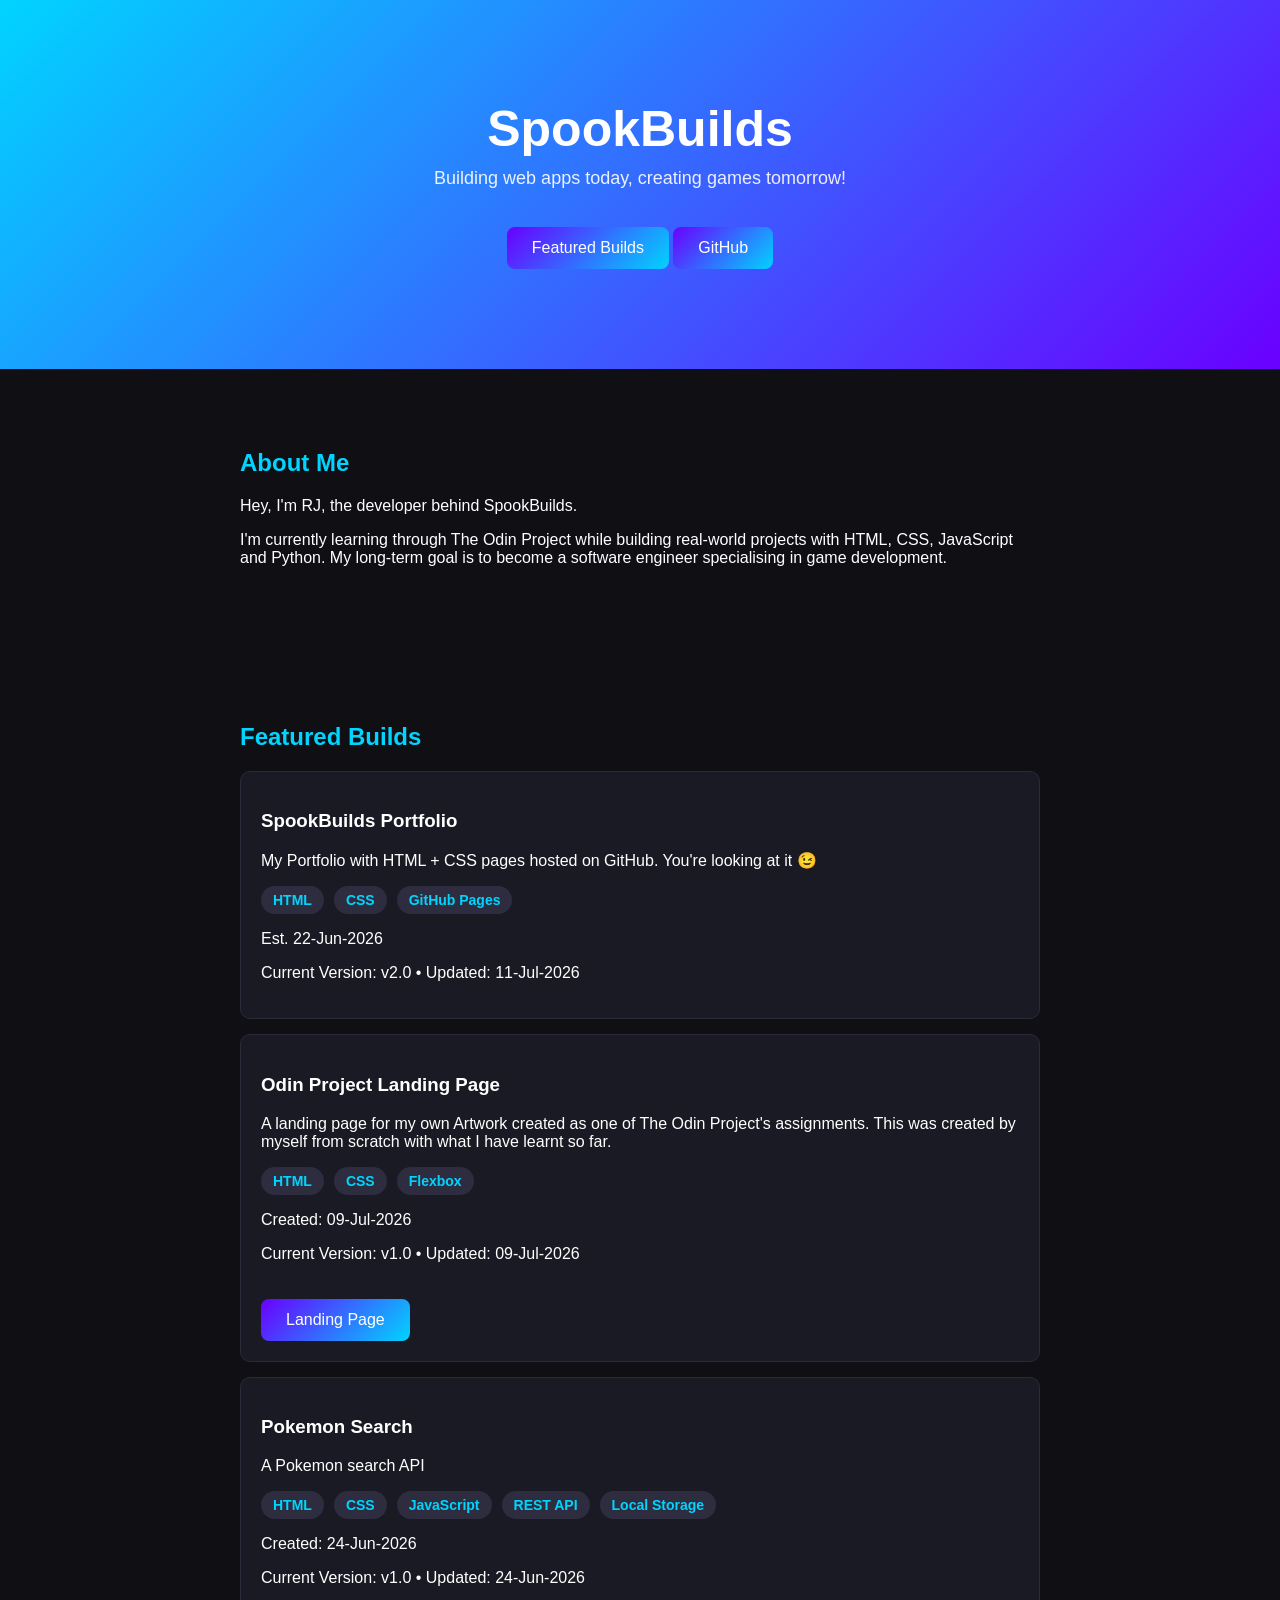
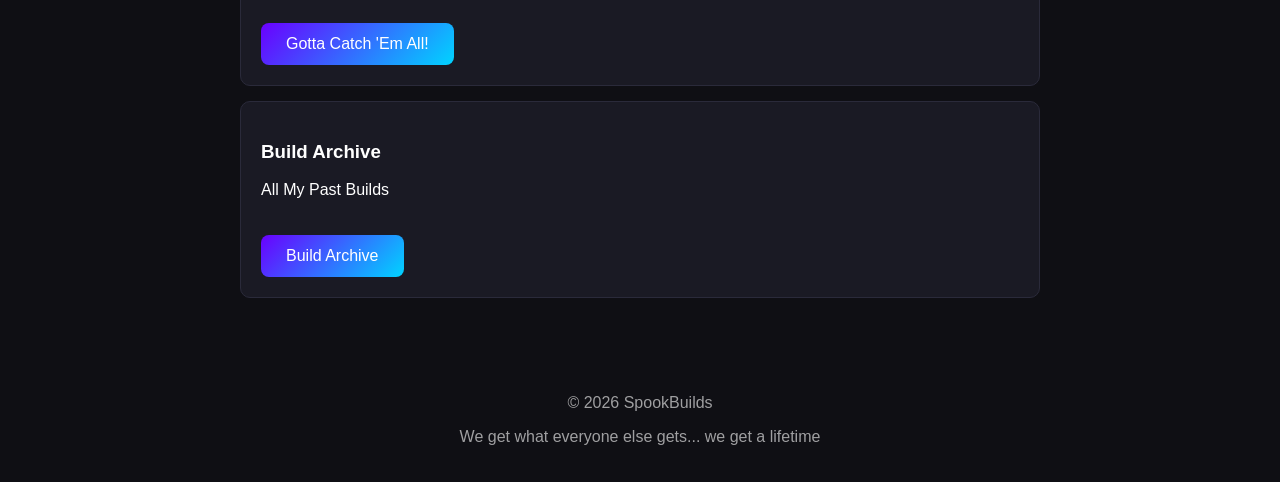
==== index.html @ 3841a1d9 "Added badges to cards the badges are for what I used in each build, example html, css etc" ====
<!DOCTYPE html>
<html lang="en">
<head>
  <meta charset="UTF-8">
  <meta name="viewport" content="width=device-width, initial-scale=1.0">
  <title>SpookBuilds</title>
  <link rel="stylesheet" href="style.css">
</head>

<body>

  <header class="hero">
    <h1>SpookBuilds</h1>
    <p>Building web apps today, creating games tomorrow!</p>
    <a href="#projects" class="btn">Featured Builds</a>
    <a href="https://github.com/spookbuilds" class="btn" target="_blank" rel="noopener noreferrer">GitHub</a>
  </header>

  <section class="about">
    <h2>About Me</h2>
    <p>
      Hey, I'm RJ, the developer behind SpookBuilds.</p>
    <p>I'm currently learning through The Odin Project while building real-world projects with HTML, 
      CSS, JavaScript and Python. My long-term goal is to become a software engineer specialising 
      in game development.</p>
  </section>

  <section id="projects" class="projects">
    <h2>Featured Builds</h2>

    <div class="card">
      <h3>SpookBuilds Portfolio</h3>
      <p>My Portfolio with HTML + CSS pages hosted on GitHub. You're looking at it 😉 </p>
      <div class="tech-stack">
       <span class="tech">HTML</span>
        <span class="tech">CSS</span>
        <span class="tech">GitHub Pages</span>
      </div>
        <p>Est. 22-Jun-2026</p>
      <p>Current Version: v2.0 • Updated: 11-Jul-2026</p>
    </div>

    <div class="card">
  <h3>Odin Project Landing Page</h3>
  <p>A landing page for my own Artwork created as one of The Odin Project's assignments. This was created by 
    myself from scratch with what I have learnt so far.</p>
      <div class="tech-stack">
        <span class="tech">HTML</span>
        <span class="tech">CSS</span>
        <span class="tech">Flexbox</span>
      </div>
    <p>Created: 09-Jul-2026</p>
      <p>Current Version: v1.0 • Updated: 09-Jul-2026</p>
  <a href="https://spookbuilds.github.io/landing-page/" class="btn" target="_blank" 
  rel="noopener noreferrer">Landing Page</a>
</div>

    <div class="card">
  <h3>Pokemon Search</h3>
  <p>A Pokemon search API</p>
       <div class="tech-stack">
          <span class="tech">HTML</span>
          <span class="tech">CSS</span>
         <span class="tech">JavaScript</span>
          <span class="tech">REST API</span>
         <span class="tech">Local Storage</span>
        </div>
    <p>Created: 24-Jun-2026</p>
      <p>Current Version: v1.0 • Updated: 24-Jun-2026</p>
  <a href="https://spookbuilds.github.io/pokemon-pokedex/" class="btn" target="_blank" 
  rel="noopener noreferrer">Gotta Catch 'Em All!</a>
</div>

    <div class="card">
  <h3>Build Archive</h3>
  <p>All My Past Builds</p>
  <a href="./build-archive.html" class="btn">Build Archive</a>
</div>

  </section>

  <footer>
    <p>© 2026 SpookBuilds</p>
    <p>We get what everyone else gets... we get a lifetime</p>
  </footer>

</body>
</html>
---- style.css ----
body {
  margin: 0;
  font-family: Arial, sans-serif;
  background: #0f0f14;
  color: white;
}

/* HERO SECTION */
.hero {
  text-align: center;
  padding: 100px 20px;
  background: linear-gradient(135deg, #00d4ff, #6a00ff);
}

.hero h1 {
  font-size: 50px;
  margin: 0;
}

.hero p {
  font-size: 18px;
  margin-top: 10px;
  opacity: 0.9;
}

/* BUTTON */
.btn {
  display: inline-block;
  margin-top: 20px;
  padding: 12px 25px;
  background: linear-gradient(135deg, #6a00ff, #00d4ff);
  color: white;
  text-decoration: none;
  border-radius: 8px;
  transition: 0.3s;
}

.btn:hover {
  transform: scale(1.05);
}

/* SECTIONS */
.about, .projects, .archive {
  padding: 60px 20px;
  max-width: 800px;
  margin: auto;
}

h2 {
  color: #00d4ff;
}

/* PROJECT CARDS */
.card {
  background: #1a1a24;
  padding: 20px;
  margin-top: 15px;
  border-radius: 10px;
  border: 1px solid #2a2a3a;
}

/* FOOTER */
footer {
  text-align: center;
  padding: 20px;
  opacity: 0.6;
}

.tech-stack {
    display: flex;
    gap: 10px;
    flex-wrap: wrap;
    margin: 15px 0;
}

.tech {
    background-color: #2d2d3f;
    color: #00d4ff;
    padding: 6px 12px;
    border-radius: 50px;
    font-size: 14px;
    font-weight: bold;
}

.tech:hover {
    background-color: #00d4ff;
    color: black;
}
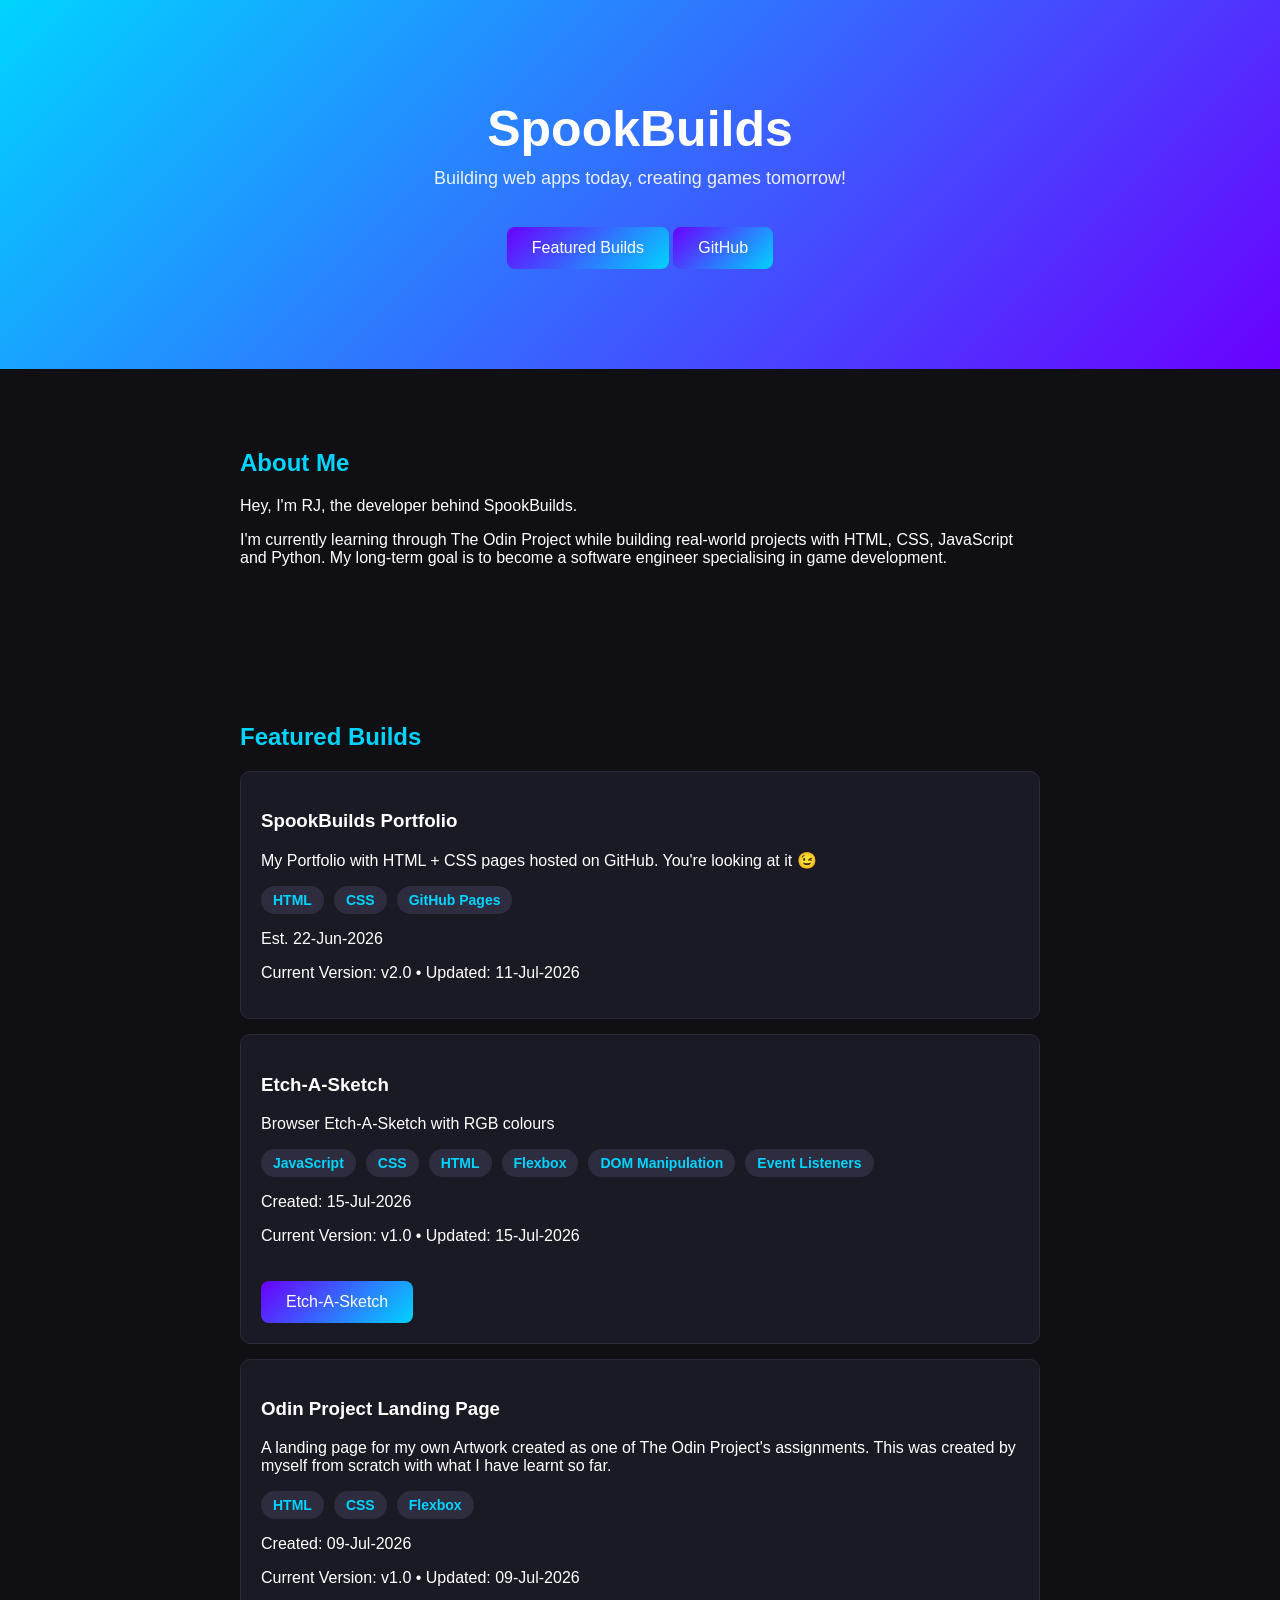
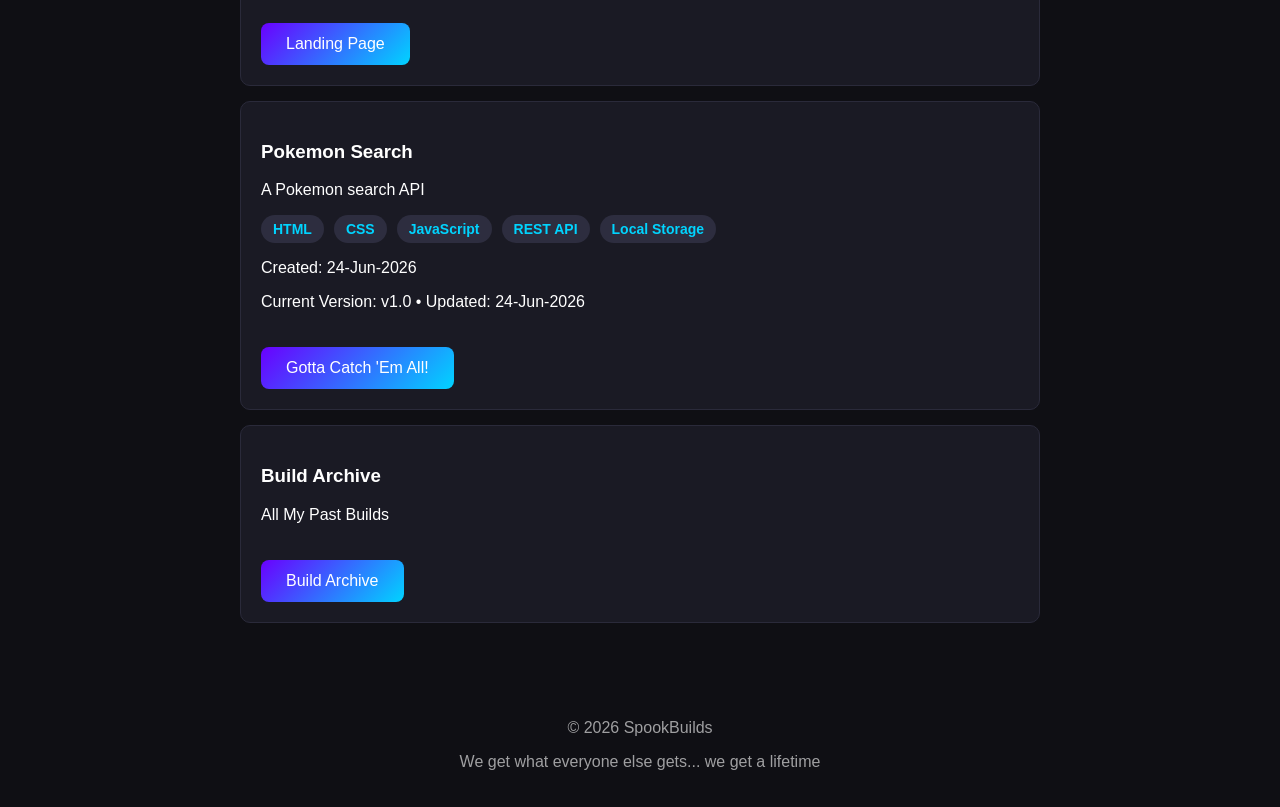
==== commit 3508f1e6: "Added etch a sketch card with badges" ====
--- a/index.html
+++ b/index.html
@@ -13,15 +13,17 @@
     <h1>SpookBuilds</h1>
     <p>Building web apps today, creating games tomorrow!</p>
     <a href="#projects" class="btn">Featured Builds</a>
-    <a href="https://github.com/spookbuilds" class="btn" target="_blank" rel="noopener noreferrer">GitHub</a>
+    <a href="https://github.com/spookbuilds" class="btn" target="_blank"
+     rel="noopener noreferrer">GitHub</a>
   </header>
 
   <section class="about">
     <h2>About Me</h2>
     <p>
       Hey, I'm RJ, the developer behind SpookBuilds.</p>
-    <p>I'm currently learning through The Odin Project while building real-world projects with HTML, 
-      CSS, JavaScript and Python. My long-term goal is to become a software engineer specialising 
+    <p>I'm currently learning through The Odin Project while building 
+      real-world projects with HTML, CSS, JavaScript and Python. 
+      My long-term goal is to become a software engineer specialising 
       in game development.</p>
   </section>
 
@@ -30,9 +32,10 @@
 
     <div class="card">
       <h3>SpookBuilds Portfolio</h3>
-      <p>My Portfolio with HTML + CSS pages hosted on GitHub. You're looking at it 😉 </p>
+      <p>My Portfolio with HTML + CSS pages hosted on GitHub. You're 
+        looking at it 😉 </p>
       <div class="tech-stack">
-       <span class="tech">HTML</span>
+        <span class="tech">HTML</span>
         <span class="tech">CSS</span>
         <span class="tech">GitHub Pages</span>
       </div>
@@ -41,8 +44,27 @@
     </div>
 
     <div class="card">
+      <h3>Etch-A-Sketch</h3>
+      <p>Browser Etch-A-Sketch with RGB colours</p>
+     <div class="tech-stack">
+        <span class="tech">JavaScript</span>
+        <span class="tech">CSS</span>
+        <span class="tech">HTML</span>
+        <span class="tech">Flexbox</span>
+        <span class="tech">DOM Manipulation</span>
+        <span class="tech">Event Listeners</span>
+      </div>
+    <p>Created: 15-Jul-2026</p>
+    <p>Current Version: v1.0 • Updated: 15-Jul-2026</p>
+  <a href="https://spookbuilds.github.io/etch-a-sketch/" 
+  class="btn" target="_blank" rel="noopener noreferrer">
+  Etch-A-Sketch</a>
+</div>  
+
+    <div class="card">
   <h3>Odin Project Landing Page</h3>
-  <p>A landing page for my own Artwork created as one of The Odin Project's assignments. This was created by 
+  <p>A landing page for my own Artwork created as one of The Odin 
+    Project's assignments. This was created by 
     myself from scratch with what I have learnt so far.</p>
       <div class="tech-stack">
         <span class="tech">HTML</span>
@@ -51,7 +73,8 @@
       </div>
     <p>Created: 09-Jul-2026</p>
       <p>Current Version: v1.0 • Updated: 09-Jul-2026</p>
-  <a href="https://spookbuilds.github.io/landing-page/" class="btn" target="_blank" 
+  <a href="https://spookbuilds.github.io/landing-page/" class="btn" 
+  target="_blank" 
   rel="noopener noreferrer">Landing Page</a>
 </div>
 
@@ -61,13 +84,14 @@
        <div class="tech-stack">
           <span class="tech">HTML</span>
           <span class="tech">CSS</span>
-         <span class="tech">JavaScript</span>
+          <span class="tech">JavaScript</span>
           <span class="tech">REST API</span>
-         <span class="tech">Local Storage</span>
+          <span class="tech">Local Storage</span>
         </div>
     <p>Created: 24-Jun-2026</p>
       <p>Current Version: v1.0 • Updated: 24-Jun-2026</p>
-  <a href="https://spookbuilds.github.io/pokemon-pokedex/" class="btn" target="_blank" 
+  <a href="https://spookbuilds.github.io/pokemon-pokedex/" class="btn" 
+  target="_blank" 
   rel="noopener noreferrer">Gotta Catch 'Em All!</a>
 </div>
 
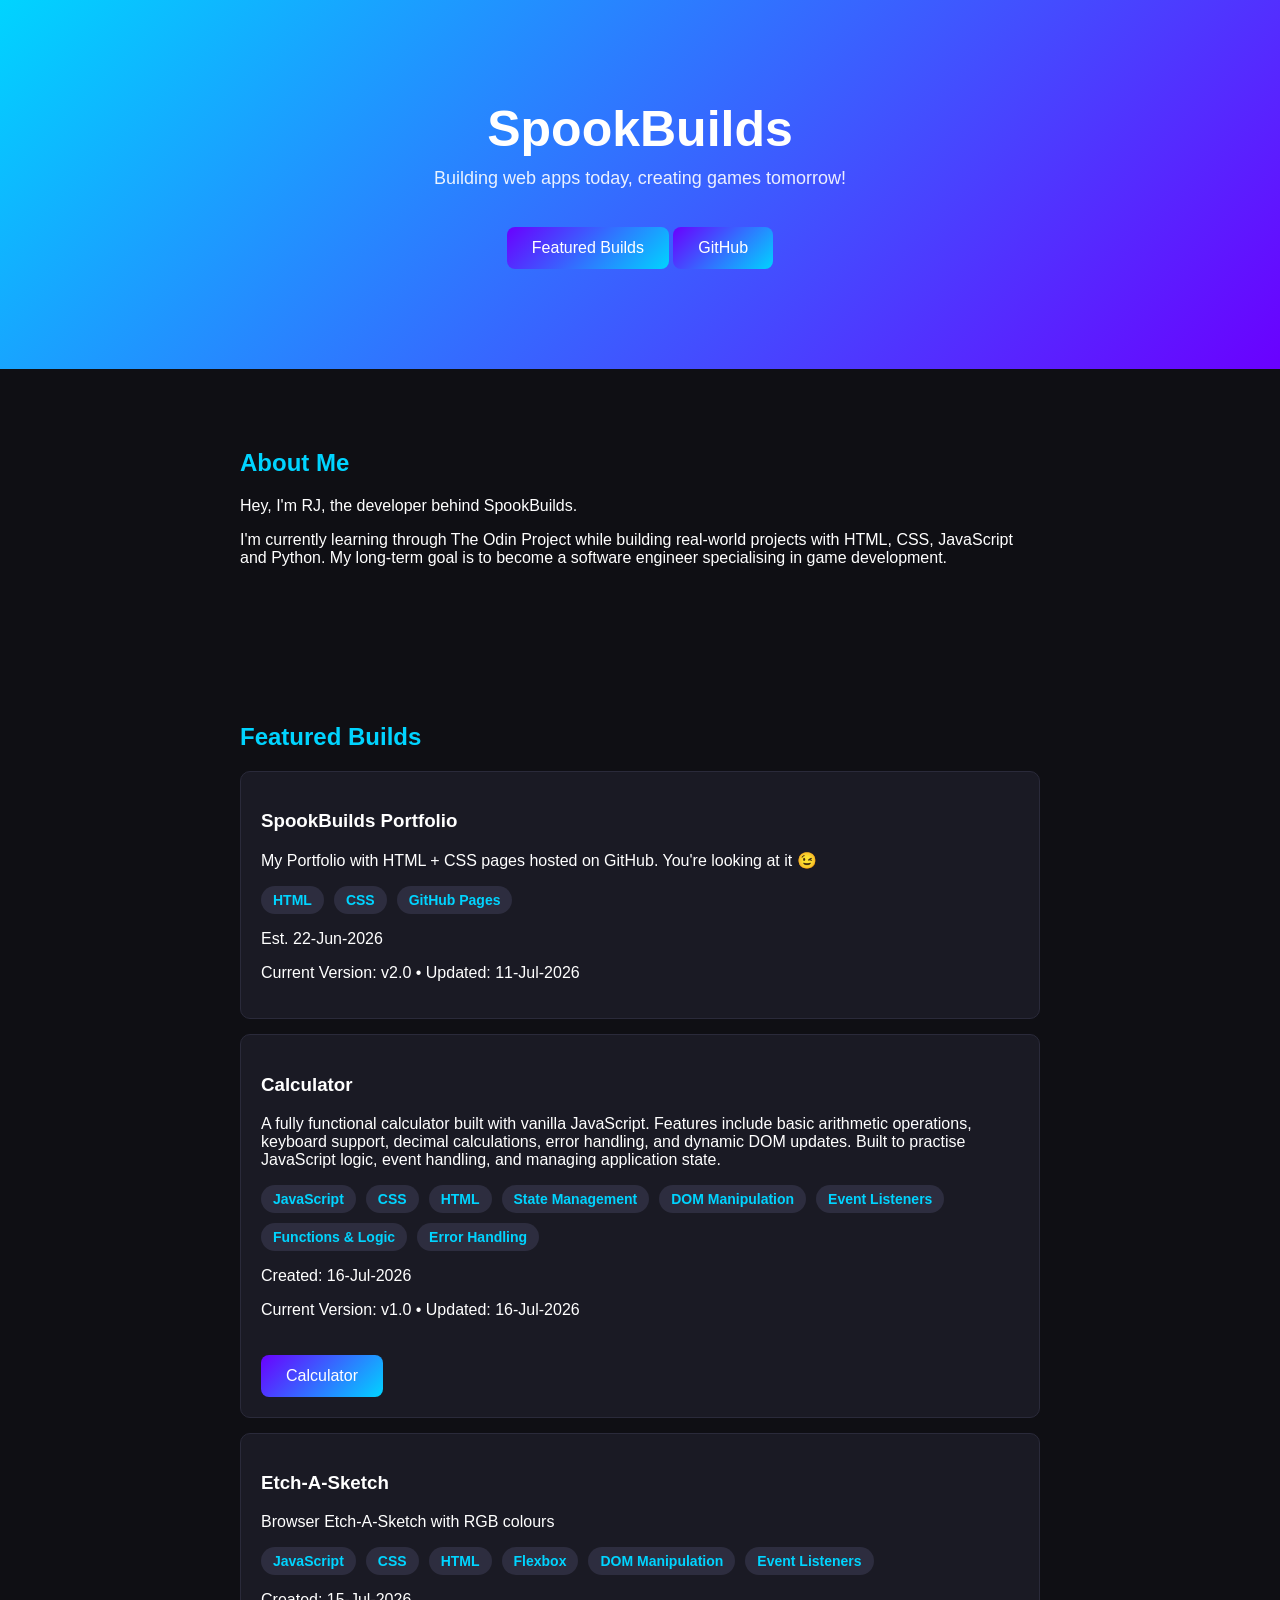
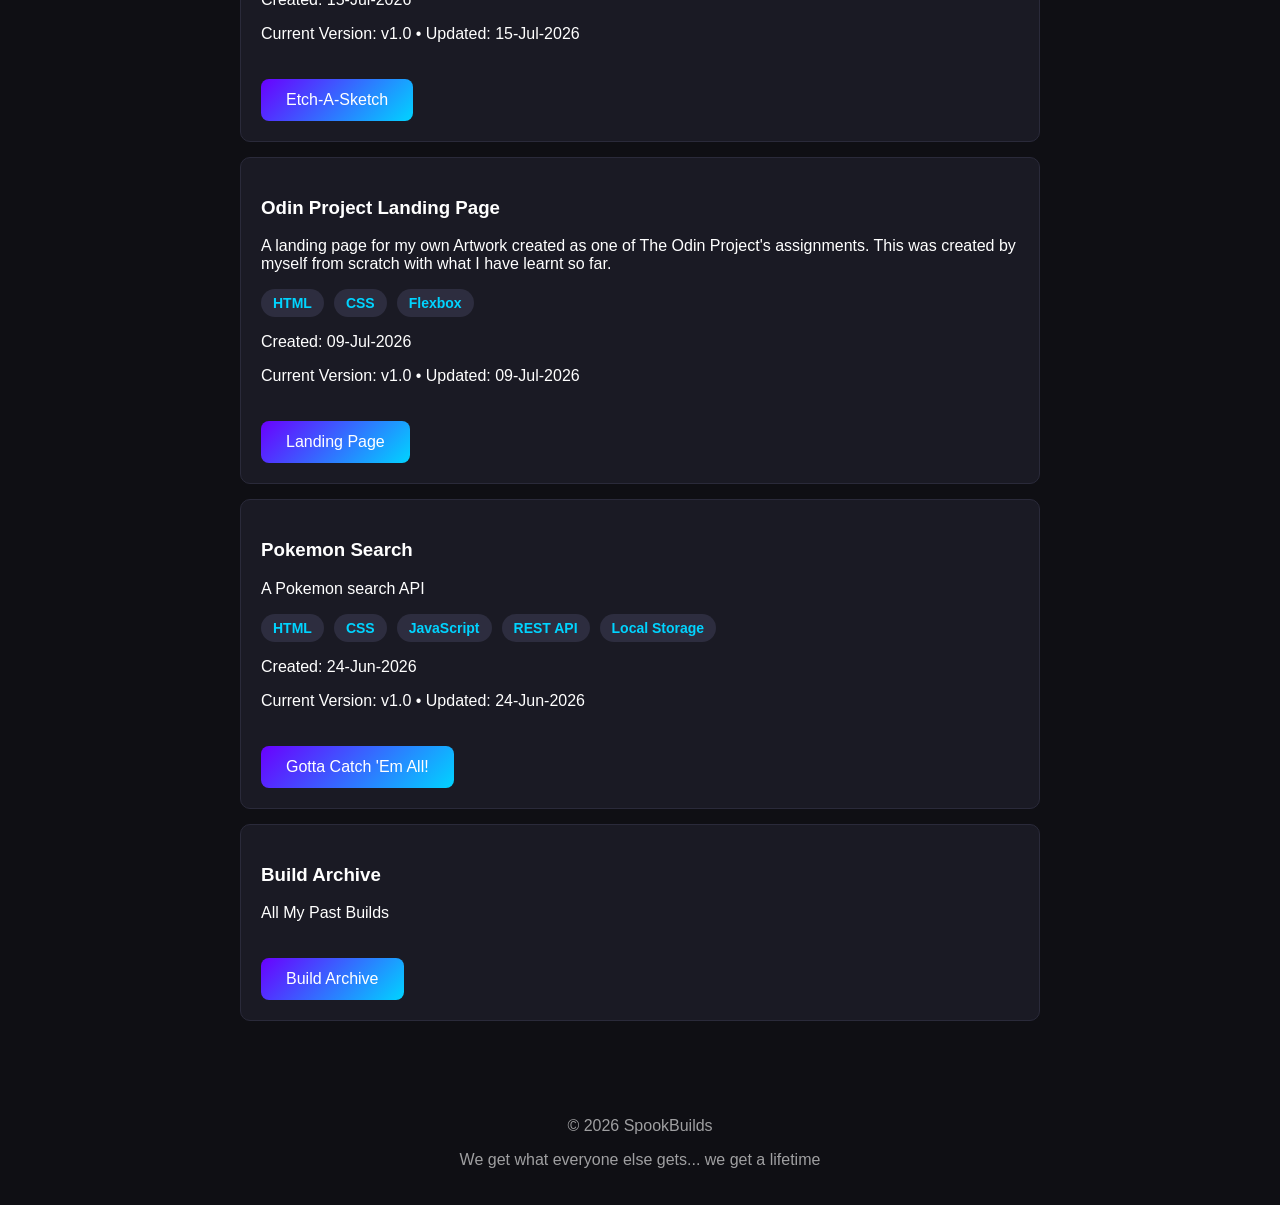
==== commit ccc58a72: "Added Calculator project cards" ====
--- a/index.html
+++ b/index.html
@@ -42,6 +42,29 @@
         <p>Est. 22-Jun-2026</p>
       <p>Current Version: v2.0 • Updated: 11-Jul-2026</p>
     </div>
+
+    <div class="card">
+  <h3>Calculator</h3>
+  <p>A fully functional calculator built with vanilla JavaScript. 
+    Features include basic arithmetic operations, keyboard support, decimal 
+    calculations, error handling, and dynamic DOM updates. Built to practise 
+    JavaScript logic, event handling, and managing application state.</p>
+     <div class="tech-stack">
+        <span class="tech">JavaScript</span>
+        <span class="tech">CSS</span>
+        <span class="tech">HTML</span>
+        <span class="tech">State Management</span>
+        <span class="tech">DOM Manipulation</span>
+        <span class="tech">Event Listeners</span>
+        <span class="tech">Functions & Logic</span>
+        <span class="tech">Error Handling</span>
+      </div>
+    <p>Created: 16-Jul-2026</p>
+    <p>Current Version: v1.0 • Updated: 16-Jul-2026</p>
+  <a href="https://spookbuilds.github.io/calculator/" 
+  class="btn" target="_blank" rel="noopener noreferrer">
+  Calculator</a>
+</div>  
 
     <div class="card">
       <h3>Etch-A-Sketch</h3>
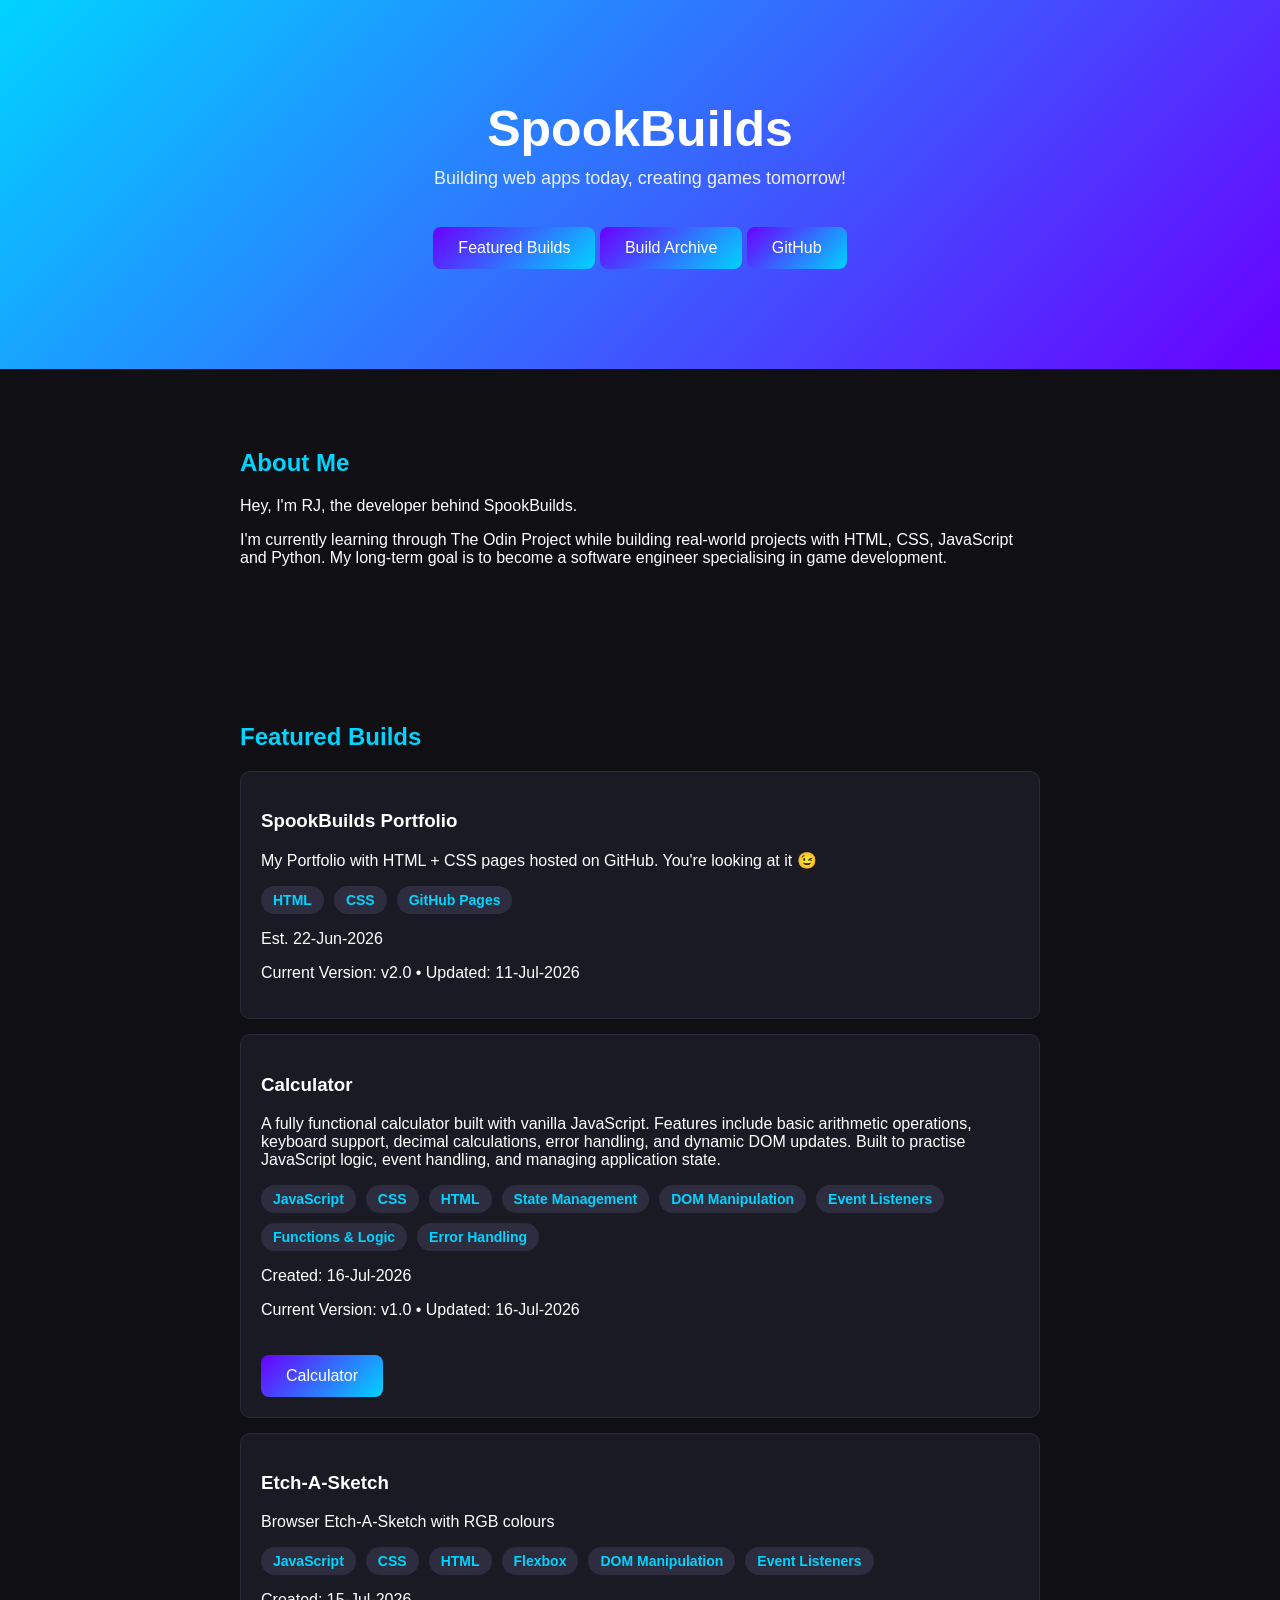
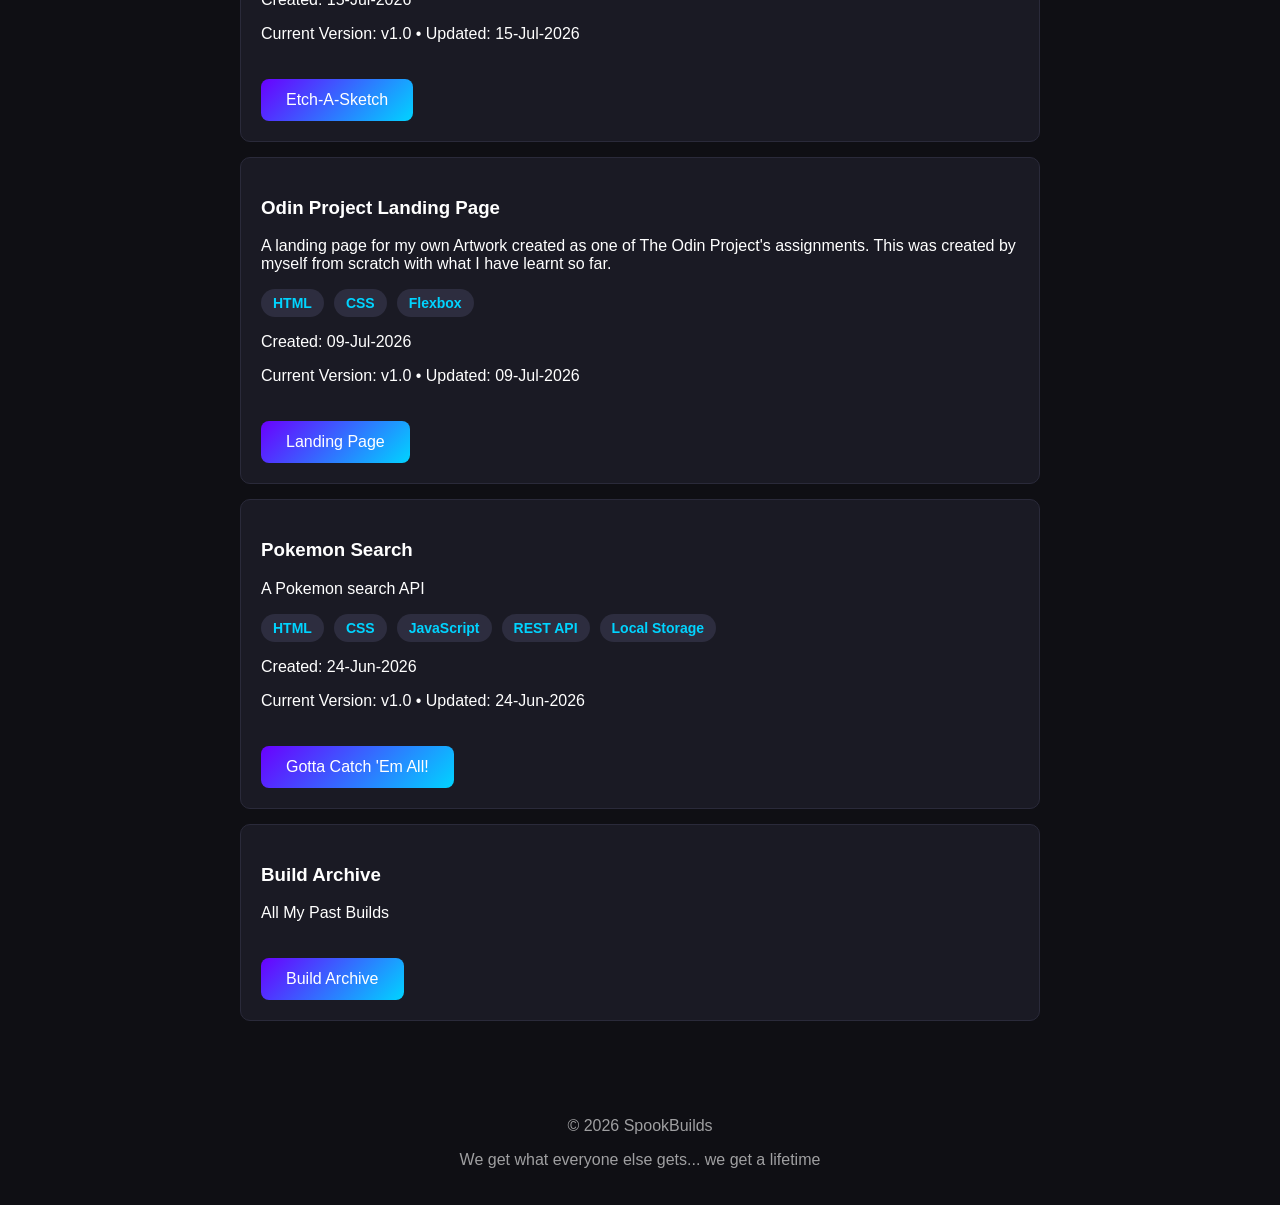
==== commit 3a7e151d: "Added build archive button to top of home page added the build archive button to the top of the home" ====
--- a/index.html
+++ b/index.html
@@ -13,6 +13,7 @@
     <h1>SpookBuilds</h1>
     <p>Building web apps today, creating games tomorrow!</p>
     <a href="#projects" class="btn">Featured Builds</a>
+    <a href="./build-archive.html" class="btn">Build Archive</a>
     <a href="https://github.com/spookbuilds" class="btn" target="_blank"
      rel="noopener noreferrer">GitHub</a>
   </header>
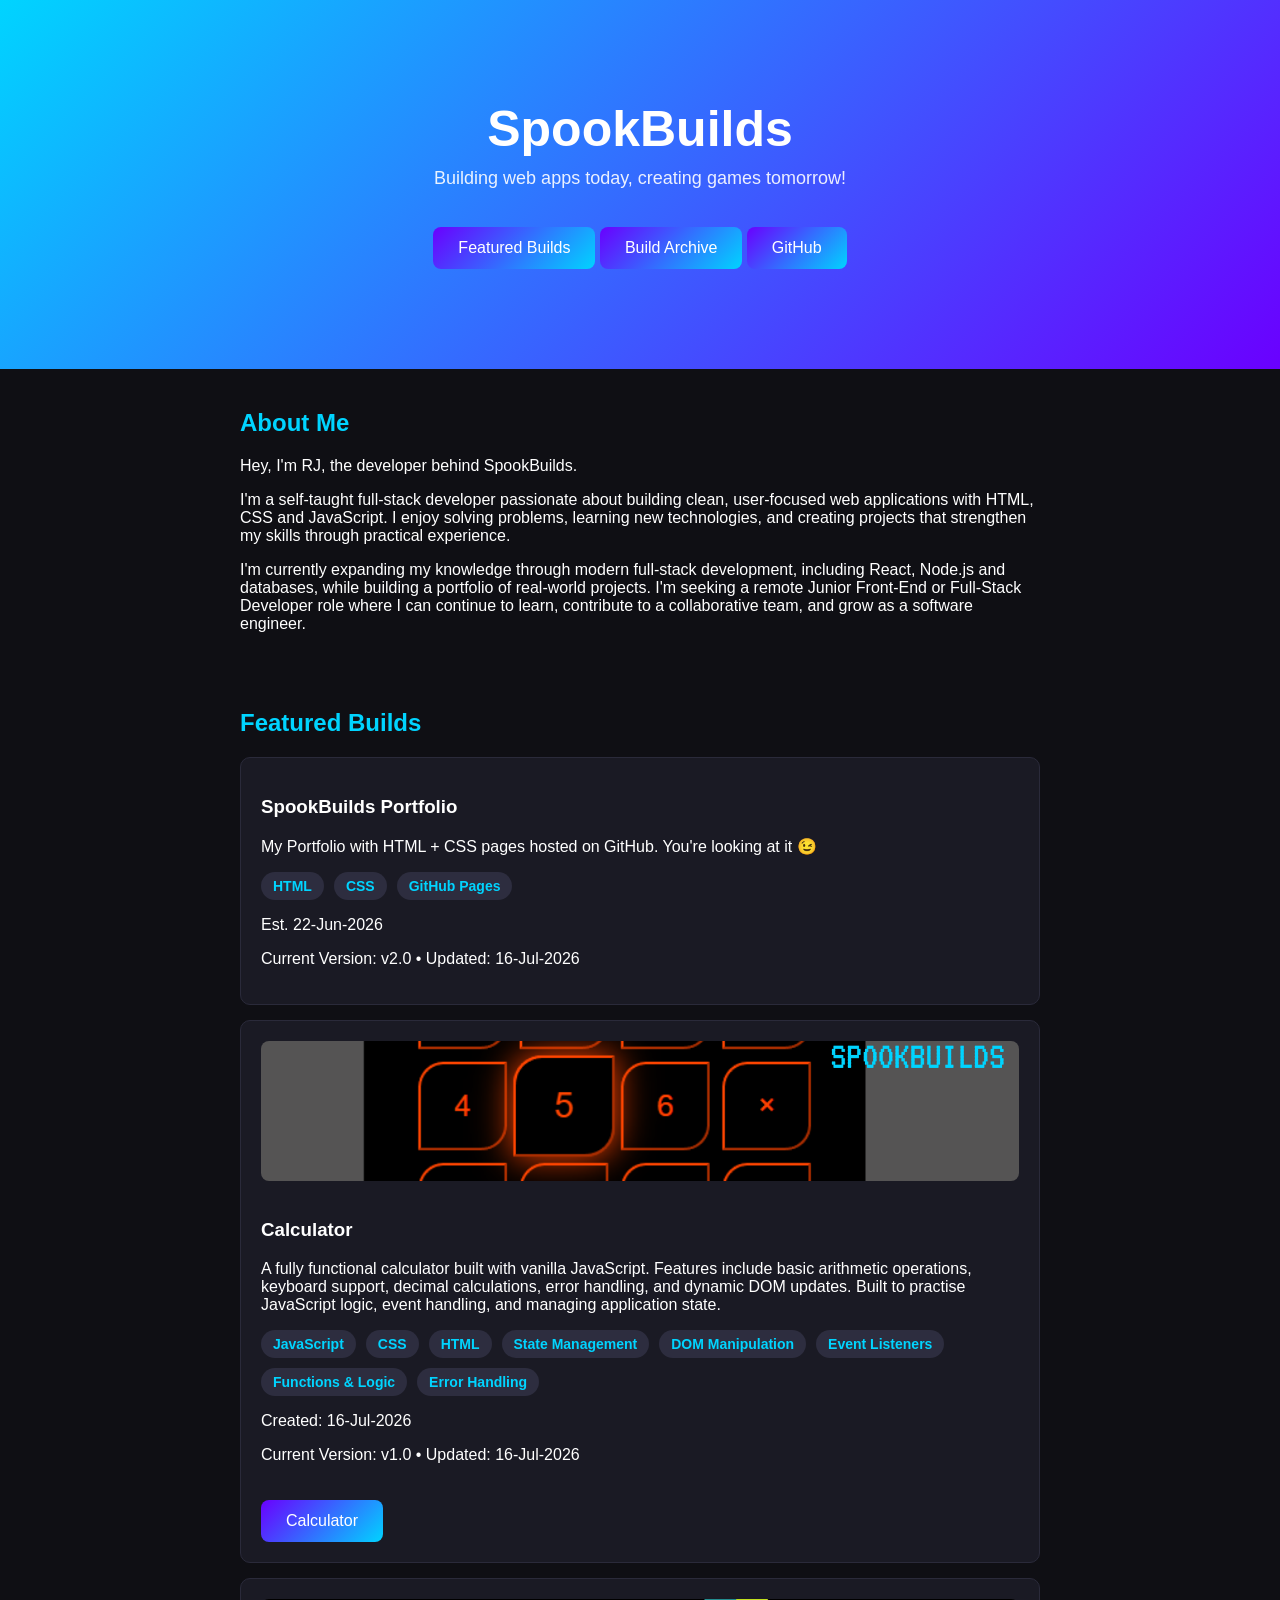
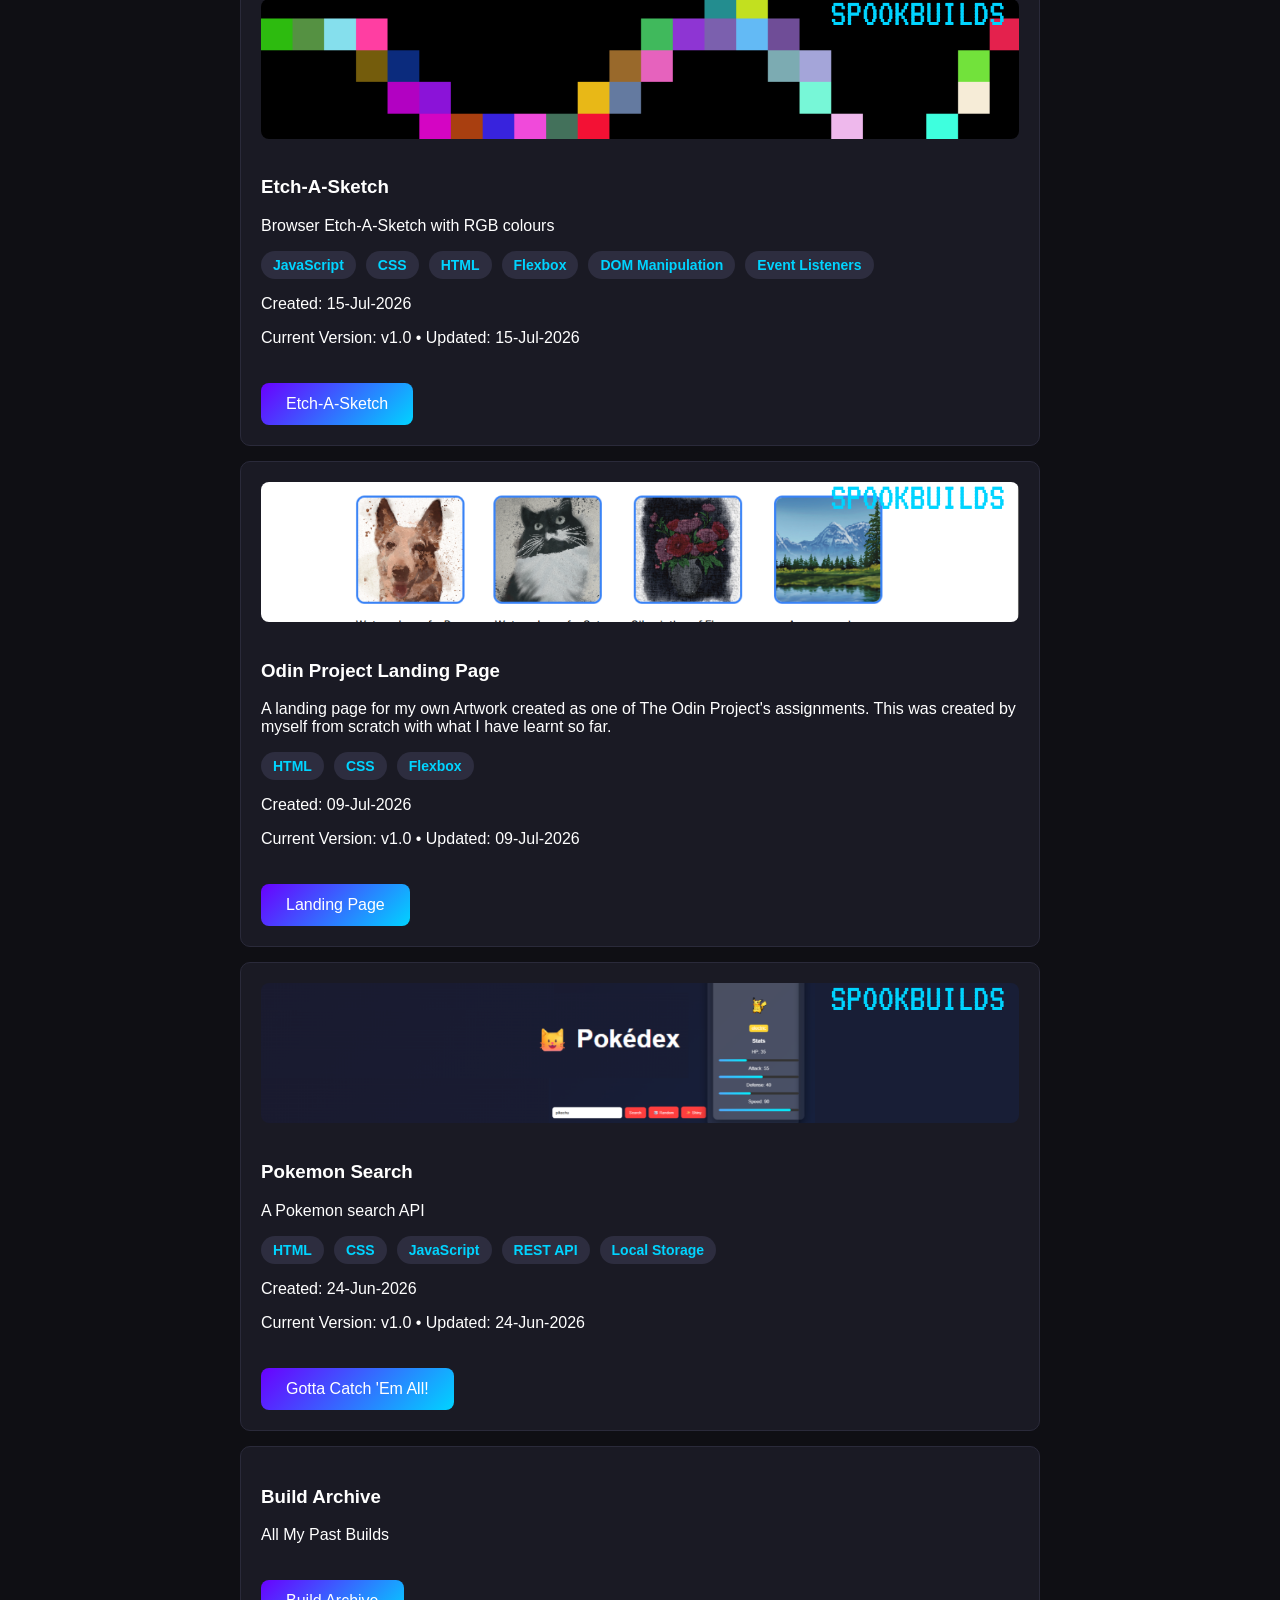
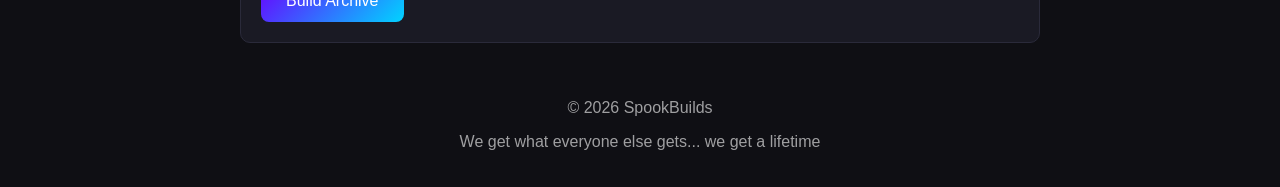
==== commit 241a3c05: "Added images to cards / updated about me I have added iamges to all cards to show each of the pages " ====
--- a/index.html
+++ b/index.html
@@ -22,10 +22,15 @@
     <h2>About Me</h2>
     <p>
       Hey, I'm RJ, the developer behind SpookBuilds.</p>
-    <p>I'm currently learning through The Odin Project while building 
-      real-world projects with HTML, CSS, JavaScript and Python. 
-      My long-term goal is to become a software engineer specialising 
-      in game development.</p>
+    <p>I'm a self-taught full-stack developer passionate about building clean, 
+      user-focused web applications with HTML, CSS and JavaScript. I enjoy 
+      solving problems, learning new technologies, and creating projects that 
+      strengthen my skills through practical experience.</p>
+    <p>I'm currently expanding my knowledge through modern full-stack 
+      development, including React, Node.js and databases, while building a 
+      portfolio of real-world projects. I'm seeking a remote Junior Front-End 
+      or Full-Stack Developer role where I can continue to learn, contribute 
+      to a collaborative team, and grow as a software engineer.</p>
   </section>
 
   <section id="projects" class="projects">
@@ -41,12 +46,13 @@
         <span class="tech">GitHub Pages</span>
       </div>
         <p>Est. 22-Jun-2026</p>
-      <p>Current Version: v2.0 • Updated: 11-Jul-2026</p>
+      <p>Current Version: v2.0 • Updated: 16-Jul-2026</p>
     </div>
 
     <div class="card">
-  <h3>Calculator</h3>
-  <p>A fully functional calculator built with vanilla JavaScript. 
+    <img src="./images/calculator.png" class="project-image">
+    <h3>Calculator</h3>
+    <p>A fully functional calculator built with vanilla JavaScript. 
     Features include basic arithmetic operations, keyboard support, decimal 
     calculations, error handling, and dynamic DOM updates. Built to practise 
     JavaScript logic, event handling, and managing application state.</p>
@@ -68,6 +74,7 @@
 </div>  
 
     <div class="card">
+      <img src="./images/etch-a-sketch.png" class="project-image">
       <h3>Etch-A-Sketch</h3>
       <p>Browser Etch-A-Sketch with RGB colours</p>
      <div class="tech-stack">
@@ -86,8 +93,9 @@
 </div>  
 
     <div class="card">
-  <h3>Odin Project Landing Page</h3>
-  <p>A landing page for my own Artwork created as one of The Odin 
+    <img src="./images/landing-page.png" class="project-image">
+    <h3>Odin Project Landing Page</h3>
+    <p>A landing page for my own Artwork created as one of The Odin 
     Project's assignments. This was created by 
     myself from scratch with what I have learnt so far.</p>
       <div class="tech-stack">
@@ -103,8 +111,9 @@
 </div>
 
     <div class="card">
-  <h3>Pokemon Search</h3>
-  <p>A Pokemon search API</p>
+    <img src="./images/pokemon-tracker.png" class="project-image">
+    <h3>Pokemon Search</h3>
+    <p>A Pokemon search API</p>
        <div class="tech-stack">
           <span class="tech">HTML</span>
           <span class="tech">CSS</span>
--- a/style.css
+++ b/style.css
@@ -41,7 +41,7 @@
 
 /* SECTIONS */
 .about, .projects, .archive {
-  padding: 60px 20px;
+  padding: 20px 20px;
   max-width: 800px;
   margin: auto;
 }
@@ -57,6 +57,20 @@
   margin-top: 15px;
   border-radius: 10px;
   border: 1px solid #2a2a3a;
+  overflow: hidden;
+}
+
+.project-image {
+    width: 100%;
+    height: 140px;
+    object-fit: cover;
+    border-radius: 8px;
+    margin-bottom: 15px;
+    transition: transform 0.3s ease;
+}
+
+.card:hover .project-image {
+    transform: scale(1.05);
 }
 
 /* FOOTER */
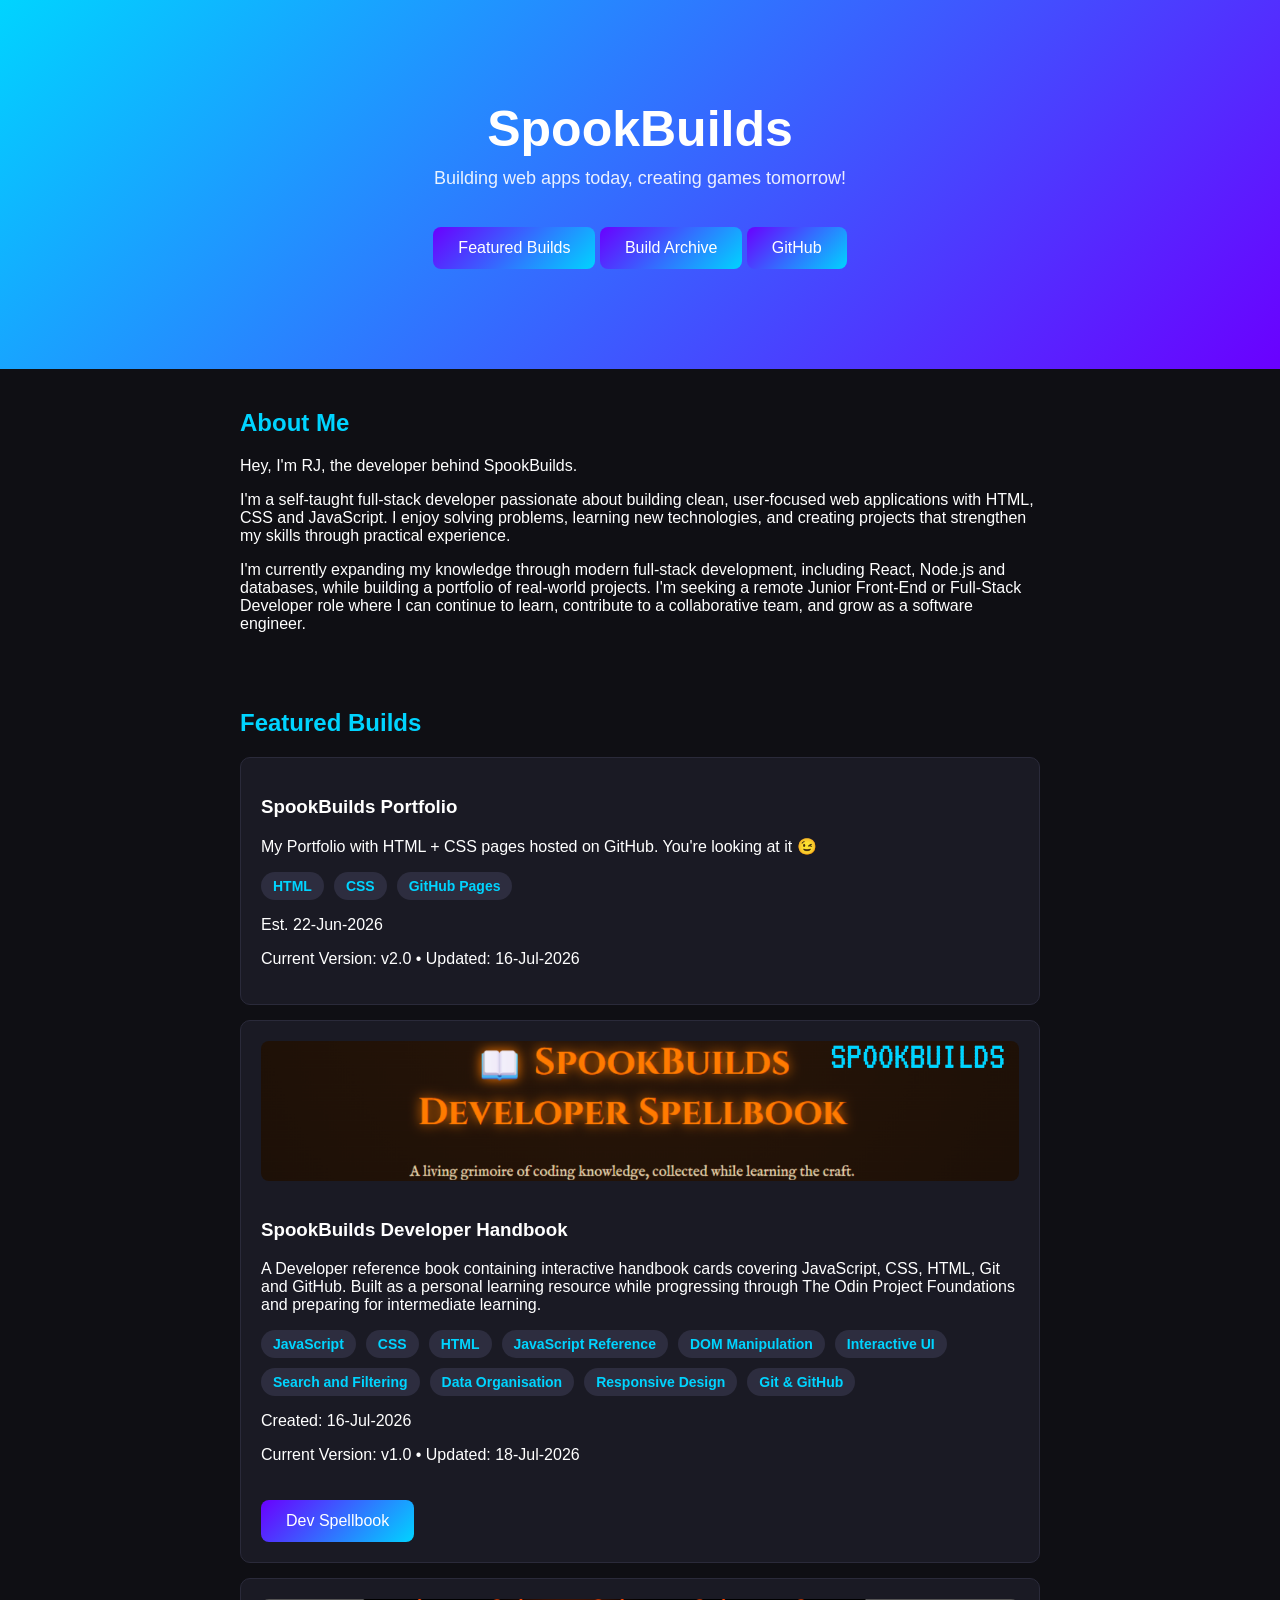
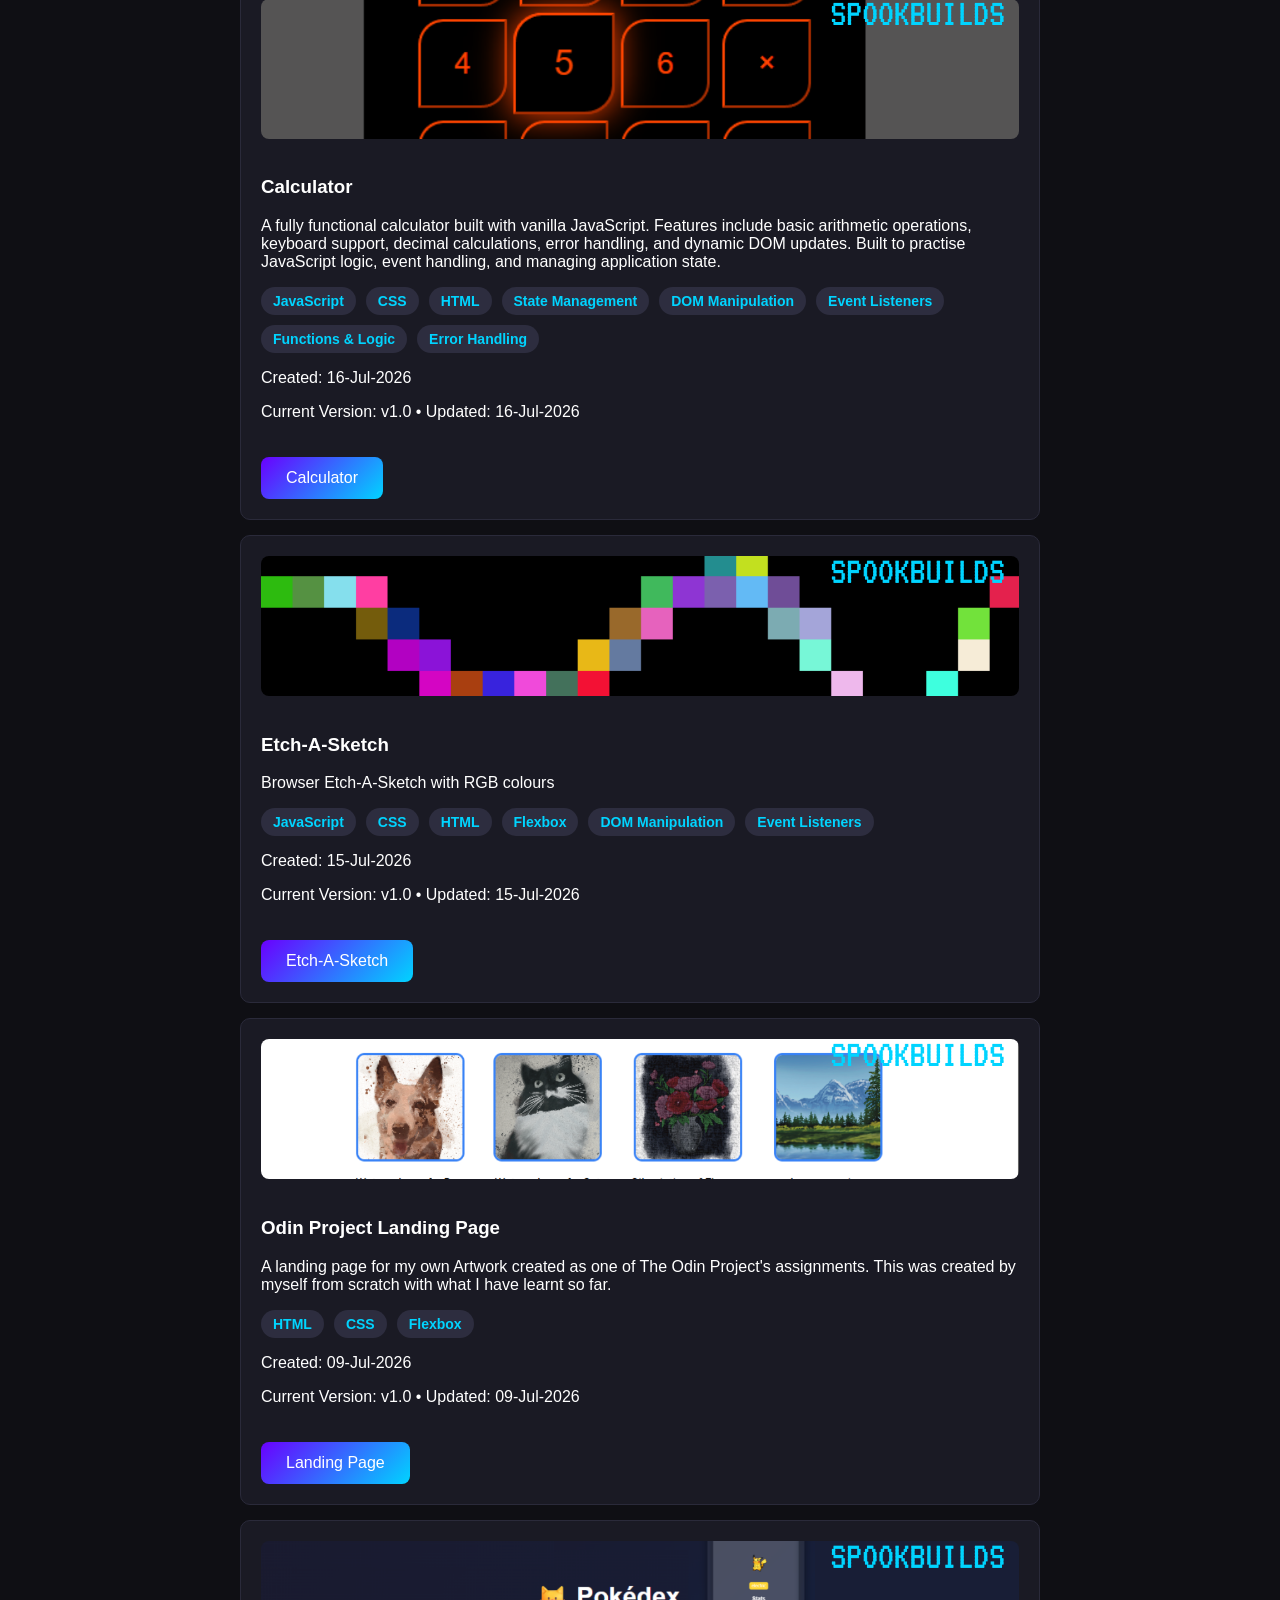
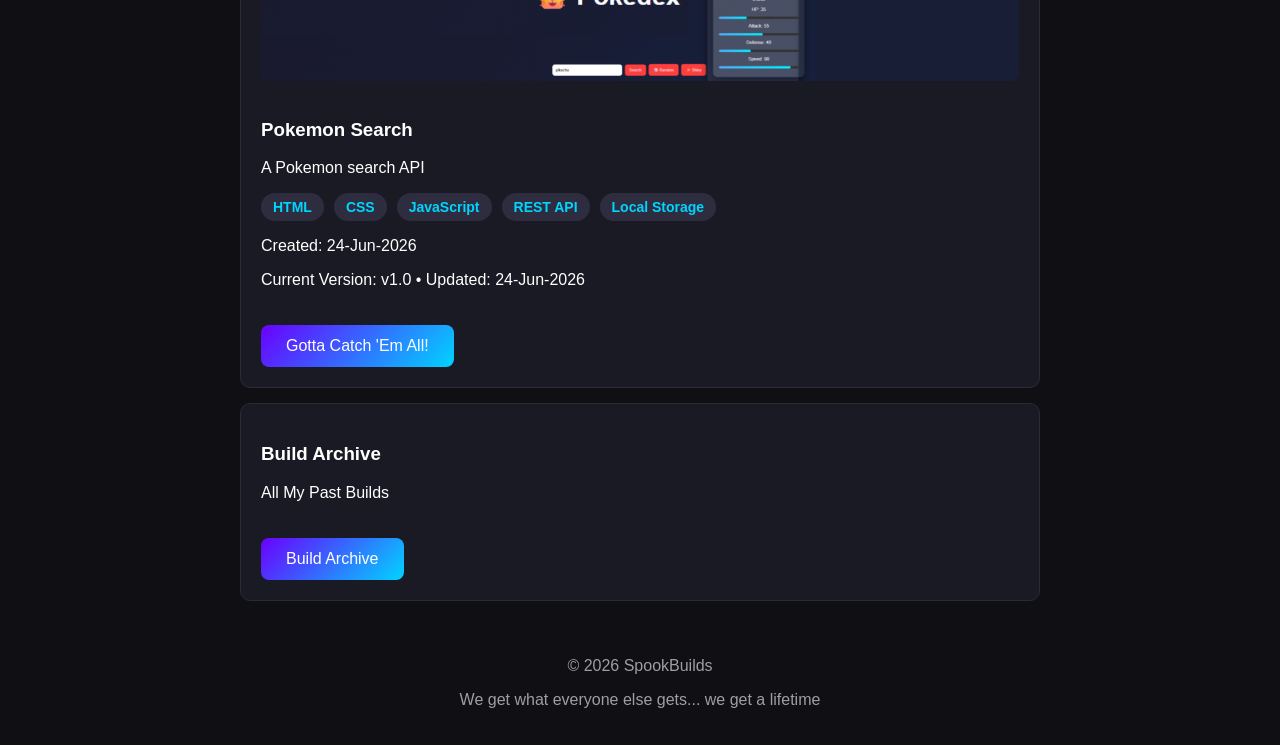
==== commit 22e99c01: "Added my dev handbook to cards" ====
--- a/index.html
+++ b/index.html
@@ -48,6 +48,32 @@
         <p>Est. 22-Jun-2026</p>
       <p>Current Version: v2.0 • Updated: 16-Jul-2026</p>
     </div>
+
+    <div class="card">
+    <img src="./images/dev-book.png" class="project-image">
+    <h3>SpookBuilds Developer Handbook</h3>
+    <p>A Developer reference book containing interactive handbook 
+    cards covering JavaScript, CSS, HTML, Git and GitHub. Built as a 
+    personal learning resource while progressing through The Odin Project 
+    Foundations and preparing for intermediate learning.</p>
+     <div class="tech-stack">
+        <span class="tech">JavaScript</span>
+        <span class="tech">CSS</span>
+        <span class="tech">HTML</span>
+        <span class="tech">JavaScript Reference</span>
+        <span class="tech">DOM Manipulation</span>
+        <span class="tech">Interactive UI</span>
+        <span class="tech">Search and Filtering</span>
+        <span class="tech">Data Organisation</span>
+        <span class="tech">Responsive Design</span>
+        <span class="tech">Git & GitHub</span>
+      </div>
+    <p>Created: 16-Jul-2026</p>
+    <p>Current Version: v1.0 • Updated: 18-Jul-2026</p>
+  <a href="https://spookbuilds.github.io/spookbuilds-cheatsheet/" 
+  class="btn" target="_blank" rel="noopener noreferrer">
+  Dev Spellbook</a>
+</div>
 
     <div class="card">
     <img src="./images/calculator.png" class="project-image">
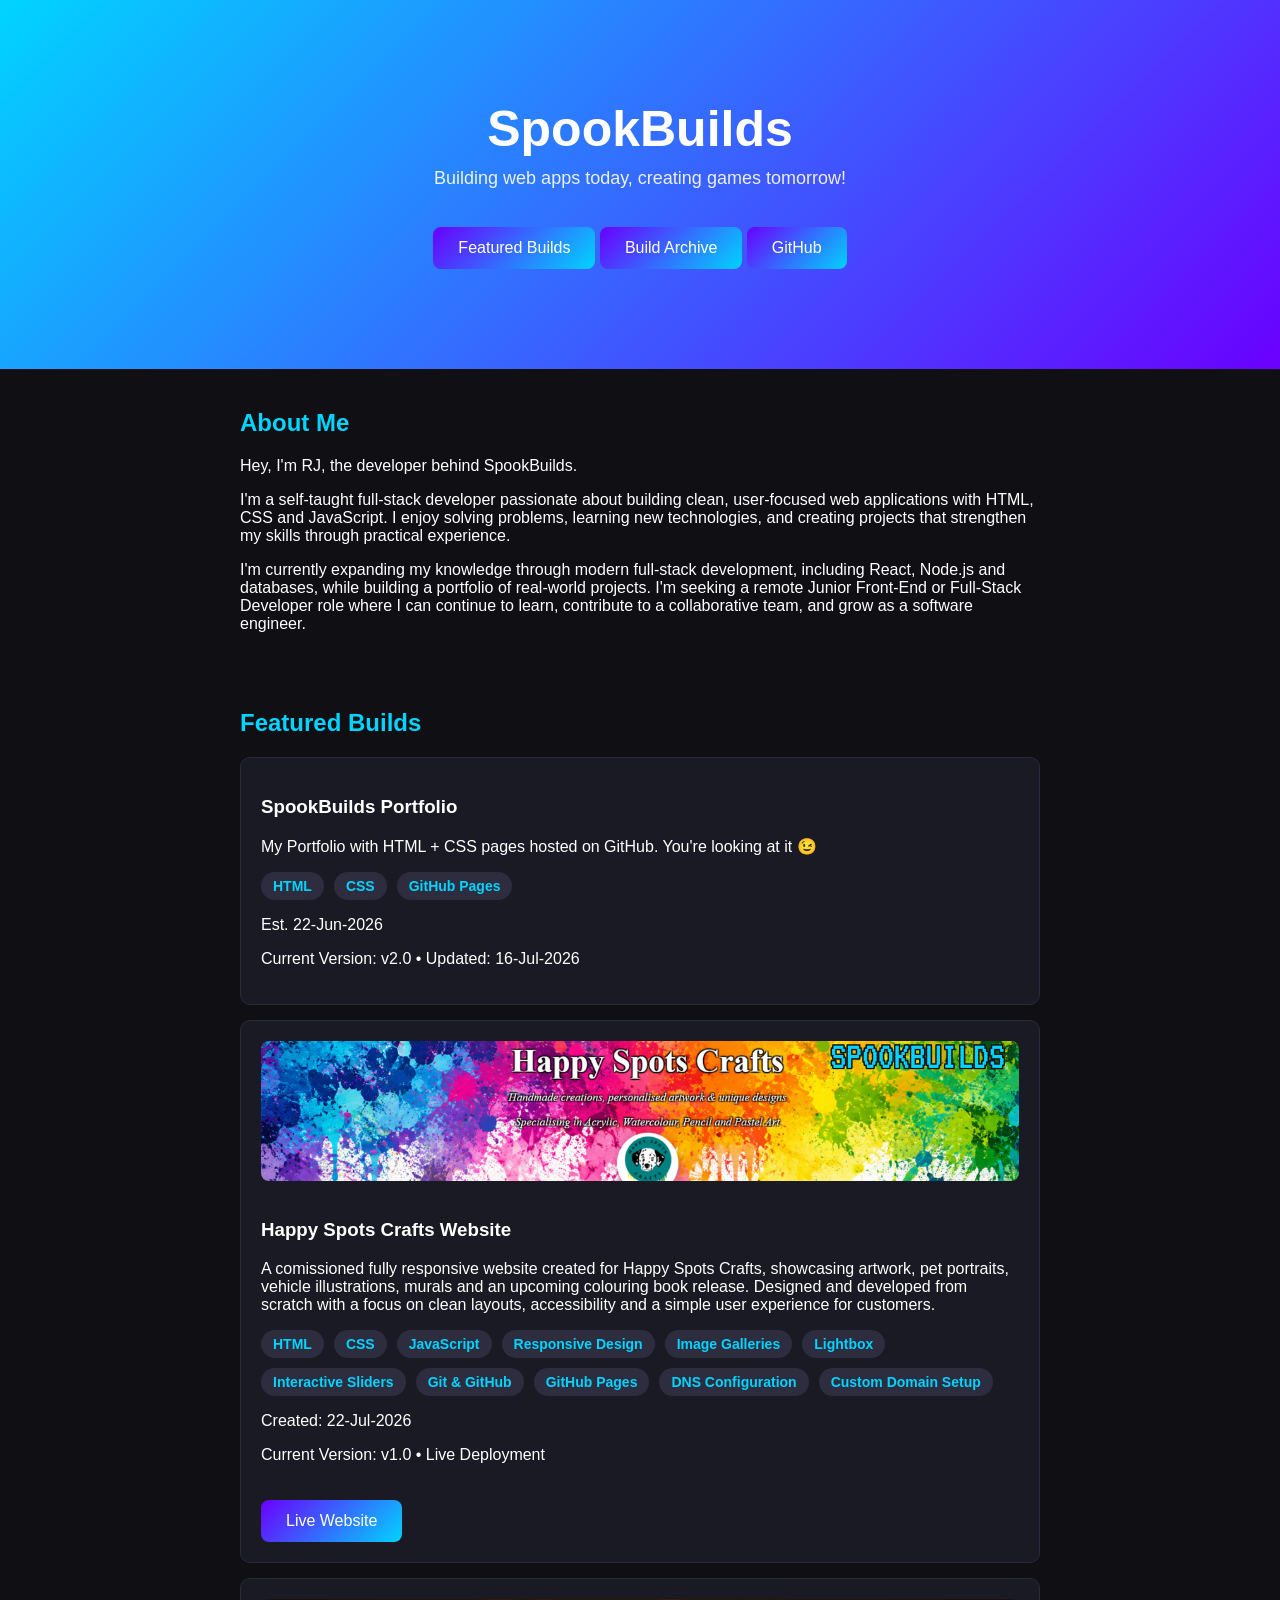
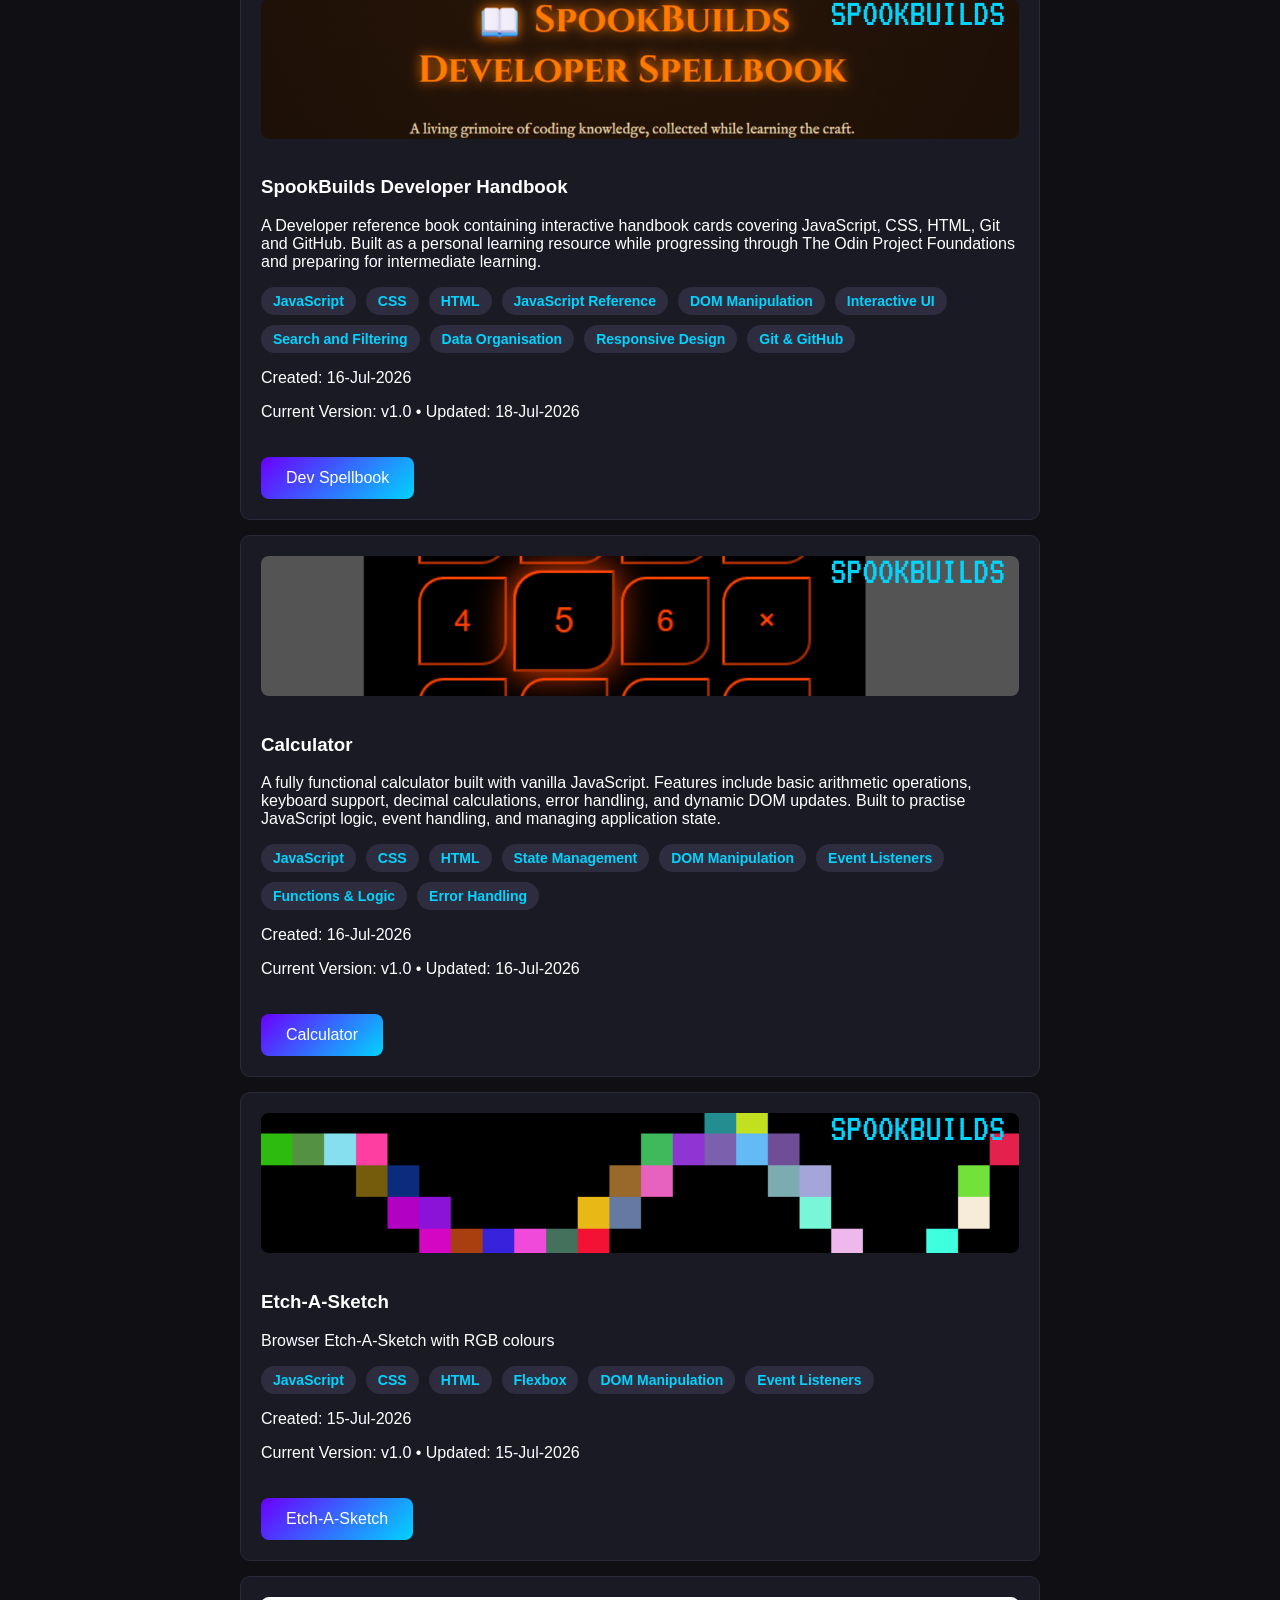
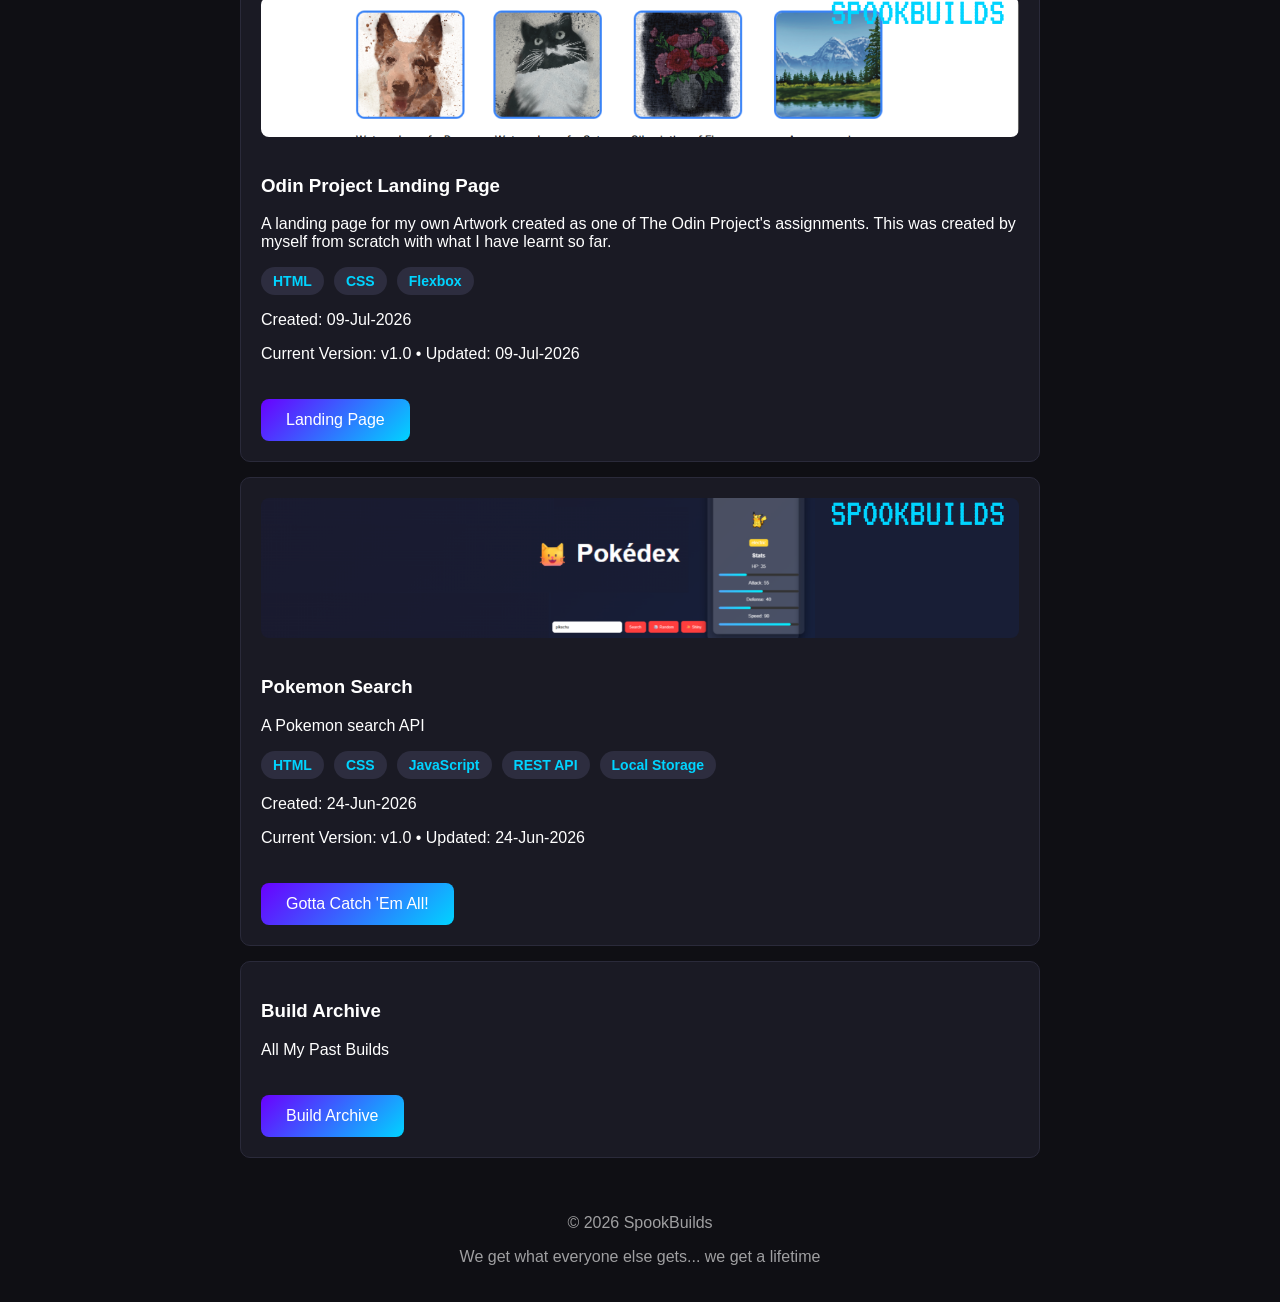
==== commit 0096b6dd: "Added Happy Spots Crafts webpage to portfolio created as a commission for an artist to use as a port" ====
--- a/index.html
+++ b/index.html
@@ -48,6 +48,37 @@
         <p>Est. 22-Jun-2026</p>
       <p>Current Version: v2.0 • Updated: 16-Jul-2026</p>
     </div>
+
+    <div class="card">
+    <img src="./images/happyspots-homepage.png" class="project-image" 
+    alt="Happy Spots Crafts Website">
+    <h3>Happy Spots Crafts Website</h3>
+    <p>
+    A comissioned fully responsive website created for Happy Spots Crafts, 
+    showcasing artwork, pet portraits, vehicle illustrations, murals 
+    and an upcoming colouring book release. Designed and developed 
+    from scratch with a focus on clean layouts, accessibility and 
+    a simple user experience for customers.
+    </p>
+    <div class="tech-stack">
+        <span class="tech">HTML</span>
+        <span class="tech">CSS</span>
+        <span class="tech">JavaScript</span>
+        <span class="tech">Responsive Design</span>
+        <span class="tech">Image Galleries</span>
+        <span class="tech">Lightbox</span>
+        <span class="tech">Interactive Sliders</span>
+        <span class="tech">Git & GitHub</span>
+        <span class="tech">GitHub Pages</span>
+        <span class="tech">DNS Configuration</span>
+        <span class="tech">Custom Domain Setup</span>
+    </div>
+    <p>Created: 22-Jul-2026</p>
+    <p>Current Version: v1.0 • Live Deployment</p>
+    <a href="https://www.happyspotscrafts.co.uk/" 
+    class="btn" target="_blank" rel="noopener noreferrer">
+    Live Website</a>
+</div>
 
     <div class="card">
     <img src="./images/dev-book.png" class="project-image">
